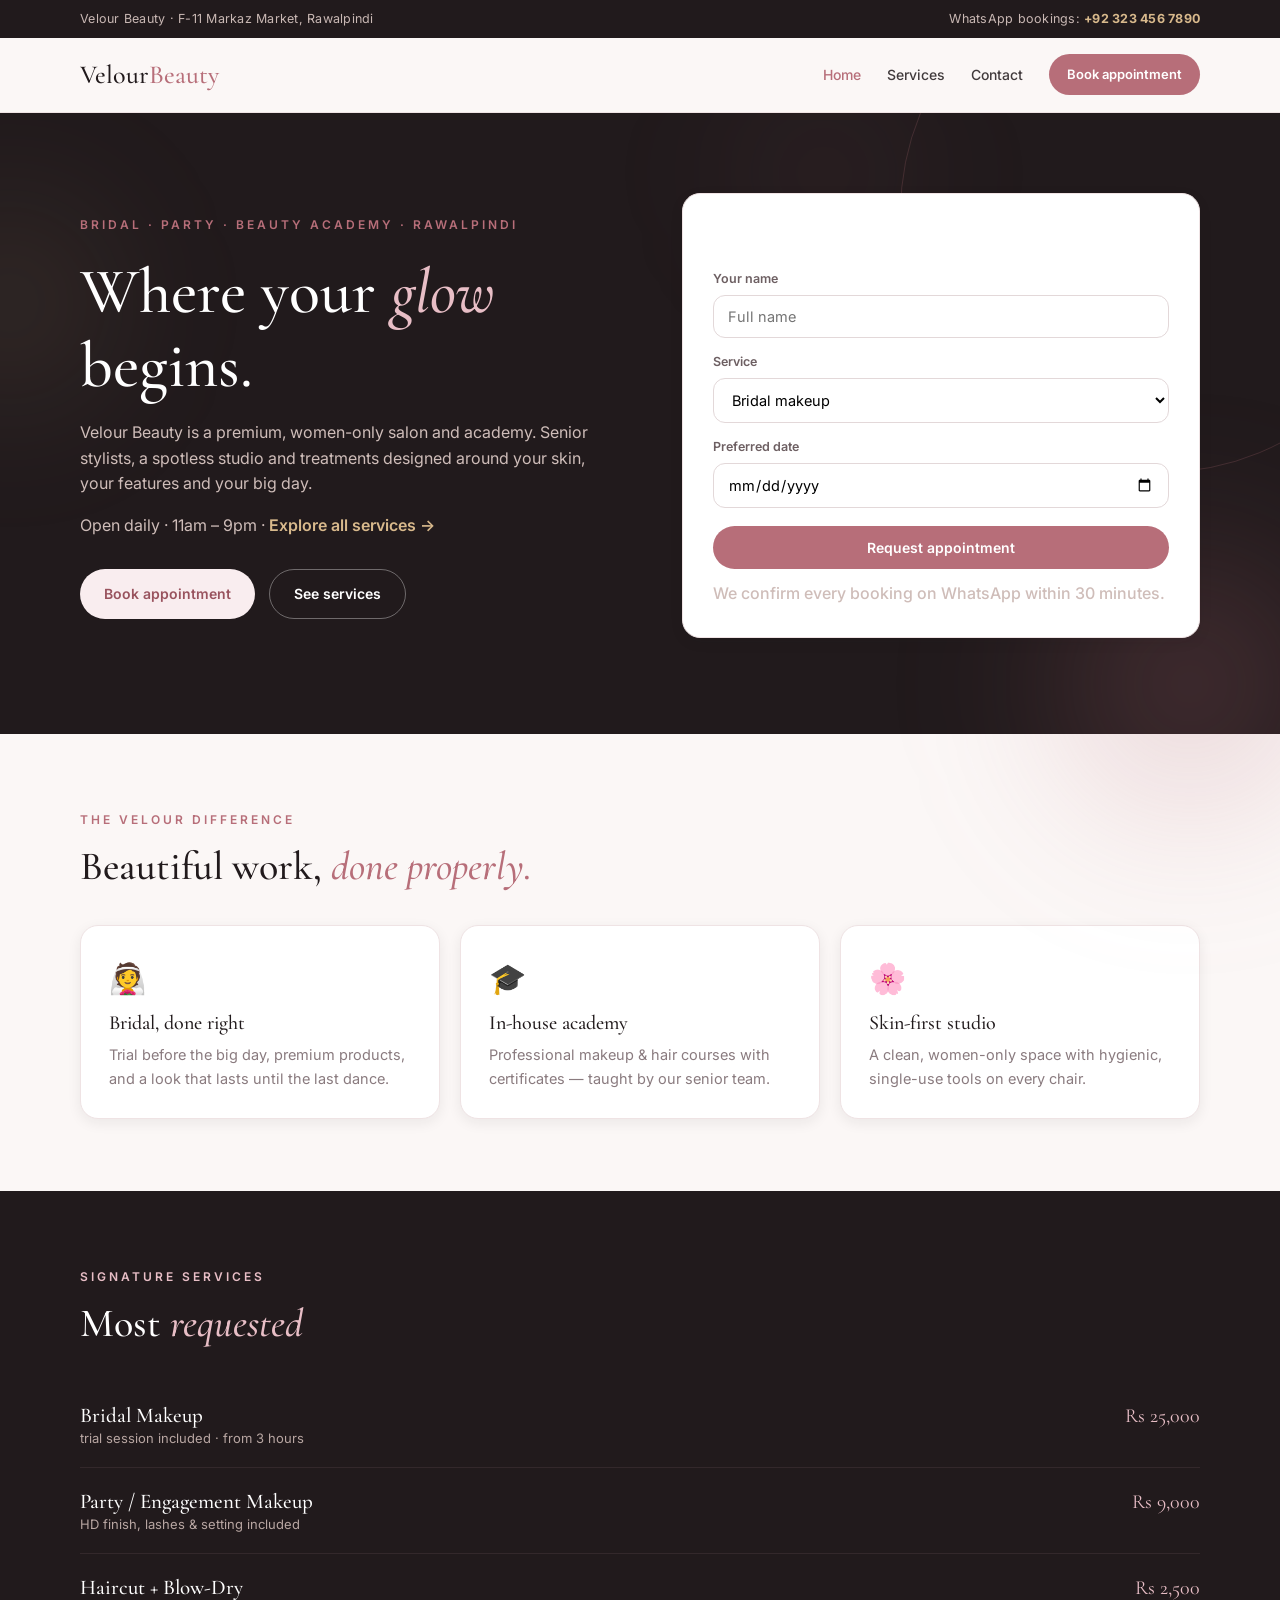
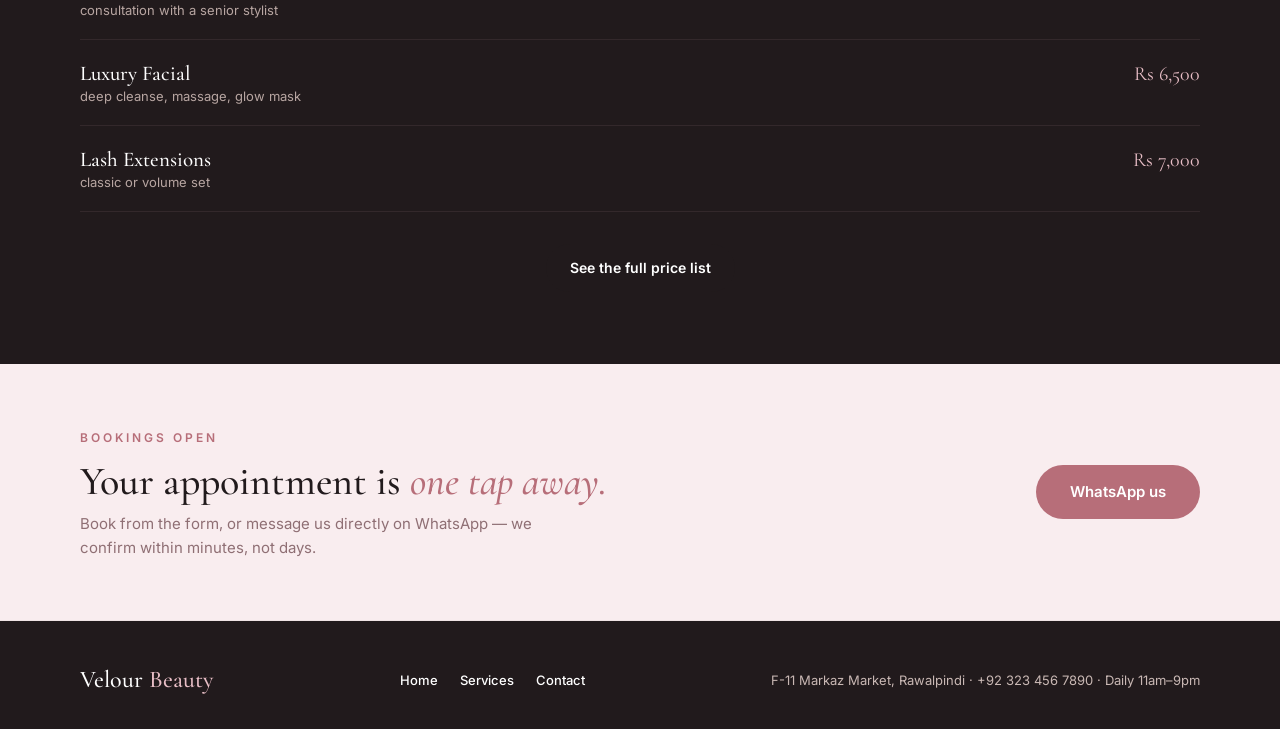
==== index.html @ fb783fcf "Velour Beauty — premium salon site" ====
<!DOCTYPE html>
<html lang="en">
<head>
<meta charset="UTF-8" />
<meta name="viewport" content="width=device-width, initial-scale=1.0" />
<title>Velour Beauty — Premium Salon in Rawalpindi</title>
<meta name="description" content="Velour Beauty — a premium salon &amp; academy in Rawalpindi. Bridal, party makeup, hair, facials and nail art by senior stylists. Book on WhatsApp." />
<link rel="preconnect" href="https://fonts.googleapis.com" />
<link rel="preconnect" href="https://fonts.gstatic.com" crossorigin />
<link href="https://fonts.googleapis.com/css2?family=Cormorant+Garamond:ital,wght@0,400;0,500;1,400&family=Inter:wght@400;500;600;700&display=swap" rel="stylesheet" />
<link rel="stylesheet" href="css/style.css" />
</head>
<body>
<div class="sp" id="sp" aria-hidden="true"></div>
<a class="skip" href="#main">Skip to content</a>

<div class="top-bar"><div class="container"><span>Velour Beauty · F-11 Markaz Market, Rawalpindi</span><span>WhatsApp bookings: <strong>+92 323 456 7890</strong></span></div></div>

<header id="site-header">
  <div class="container nav">
    <a class="brand" href="index.html">Velour<span>Beauty</span></a>
    <nav class="nav-links" id="nav-links" aria-label="Primary">
      <a href="index.html" aria-current="page">Home</a>
      <a href="services.html">Services</a>
      <a href="contact.html">Contact</a>
      <a class="btn btn-rose" href="contact.html#book">Book appointment</a>
    </nav>
    <a class="btn btn-rose" href="contact.html#book">Book appointment</a>
    <button class="nav-toggle" id="nav-toggle" aria-expanded="false" aria-controls="nav-links" aria-label="Toggle navigation menu">
      <svg width="20" height="20" viewBox="0 0 24 24" fill="none" stroke="currentColor" stroke-width="2" stroke-linecap="round" aria-hidden="true"><line x1="3" y1="6" x2="21" y2="6"/><line x1="3" y1="12" x2="21" y2="12"/><line x1="3" y1="18" x2="21" y2="18"/></svg>
    </button>
  </div>
</header>

<main id="main">
  <section class="hero">
    <div class="hero-fx" aria-hidden="true"><div class="ring"></div><div class="orb o1"></div><div class="orb o2"></div><div class="orb o3"></div></div>
    <div class="container hero-grid">
      <div>
        <span class="kicker rise" style="--d:.05s">Bridal · Party · Beauty academy · Rawalpindi</span>
        <h1 class="rise" style="--d:.15s">Where your <em>glow</em> begins.</h1>
        <p class="rise" style="--d:.25s">Velour Beauty is a premium, women-only salon and academy. Senior stylists, a spotless studio and treatments designed around your skin, your features and your big day.</p>
        <p class="hero-note rise" style="--d:.3s">Open daily · 11am – 9pm · <a href="services.html">Explore all services →</a></p>
        <div class="hero-actions rise" style="--d:.35s">
          <a class="btn btn-soft" href="contact.html#book">Book appointment</a>
          <a class="btn btn-ghost-light" href="services.html">See services</a>
        </div>
      </div>
      <div class="appt-card booking-form rise" id="book" style="--d:.3s">
        <h3>Book your visit</h3>
        <div class="field">
          <label for="bname">Your name</label>
          <input id="bname" name="bname" type="text" placeholder="Full name" required />
        </div>
        <div class="field">
          <label for="bservice">Service</label>
          <select id="bservice" name="bservice">
            <option>Bridal makeup</option>
            <option>Party makeup</option>
            <option>Hair styling / cut</option>
            <option>Facial &amp; skin treatment</option>
            <option>Nails &amp; lash extensions</option>
            <option>Academy courses</option>
          </select>
        </div>
        <div class="field">
          <label for="bdate">Preferred date</label>
          <input id="bdate" name="bdate" type="date" required />
          <input id="bphone" name="bphone" type="hidden" value="" />
        </div>
        <button class="btn btn-rose btn-block" type="submit">Request appointment</button>
        <p class="form-note">We confirm every booking on WhatsApp within 30 minutes.</p>
        <p class="form-note" id="form-note" hidden>Done — check your WhatsApp shortly for confirmation.</p>
      </div>
    </div>
  </section>

  <section class="band">
    <div class="container">
      <div class="sec-head">
        <span class="kicker">The Velour difference</span>
        <h2>Beautiful work, <em>done properly.</em></h2>
      </div>
      <div class="grid3">
        <div class="card"><div class="ico" aria-hidden="true">👰</div><h3>Bridal, done right</h3><p>Trial before the big day, premium products, and a look that lasts until the last dance.</p></div>
        <div class="card"><div class="ico" aria-hidden="true">🎓</div><h3>In-house academy</h3><p>Professional makeup &amp; hair courses with certificates — taught by our senior team.</p></div>
        <div class="card"><div class="ico" aria-hidden="true">🌸</div><h3>Skin-first studio</h3><p>A clean, women-only space with hygienic, single-use tools on every chair.</p></div>
      </div>
    </div>
  </section>

  <section class="menu-tease">
    <div class="container">
      <div class="sec-head">
        <span class="kicker">Signature services</span>
        <h2>Most <em>requested</em></h2>
      </div>
      <div class="dish"><div><h3>Bridal Makeup</h3><p class="dish-note">trial session included · from 3 hours</p></div><span class="price">Rs 25,000</span></div>
      <div class="dish"><div><h3>Party / Engagement Makeup</h3><p class="dish-note">HD finish, lashes &amp; setting included</p></div><span class="price">Rs 9,000</span></div>
      <div class="dish"><div><h3>Haircut + Blow-Dry</h3><p class="dish-note">consultation with a senior stylist</p></div><span class="price">Rs 2,500</span></div>
      <div class="dish"><div><h3>Luxury Facial</h3><p class="dish-note">deep cleanse, massage, glow mask</p></div><span class="price">Rs 6,500</span></div>
      <div class="dish"><div><h3>Lash Extensions</h3><p class="dish-note">classic or volume set</p></div><span class="price">Rs 7,000</span></div>
      <p class="menu-cta"><a class="btn btn-solid" href="services.html">See the full price list</a></p>
    </div>
  </section>

  <section class="reserve">
    <div class="container reserve-flex">
      <div>
        <span class="kicker">Bookings open</span>
        <h2>Your appointment is <em>one tap away.</em></h2>
        <p>Book from the form, or message us directly on WhatsApp — we confirm within minutes, not days.</p>
      </div>
      <a class="btn btn-rose btn-lg" href="https://wa.me/923234567890?text=Hi%20Velour%2C%20I%27d%20like%20to%20book">WhatsApp us</a>
    </div>
  </section>
</main>

<footer>
  <div class="container foot">
    <div class="f-brand">Velour <span>Beauty</span></div>
    <div class="f-links"><a href="index.html">Home</a><a href="services.html">Services</a><a href="contact.html">Contact</a></div>
    <p>F-11 Markaz Market, Rawalpindi · <a href="https://wa.me/923234567890">+92 323 456 7890</a> · Daily 11am–9pm</p>
  </div>
</footer>
<script src="js/main.js"></script>
</body>
</html>
---- css/style.css ----
:root{
  --rose:#B76E79;
  --rose-dark:#99535E;
  --rose-soft:#F9EDEF;
  --ink:#211A1C;
  --ink2:#2E2427;
  --muted:#8A7B7F;
  --bg:#FBF7F6;
  --card:#fff;
  --line:#EFE3E4;
  --champagne:#D8B98C;
  --shadow-sm:0 4px 14px rgba(33,26,28,.07);
  --shadow-lg:0 30px 70px rgba(60,20,30,.4);
  --radius:18px;
  --serif:"Cormorant Garamond",Georgia,serif;
  --sans:"Inter",system-ui,sans-serif;
}
*{margin:0;padding:0;box-sizing:border-box}
html{scroll-behavior:smooth}
body{font-family:var(--sans);color:var(--ink);background:var(--bg);line-height:1.6;-webkit-font-smoothing:antialiased}
a{color:inherit;text-decoration:none}
img{max-width:100%;display:block}
svg{vertical-align:middle}
.container{width:min(1120px,92vw);margin:0 auto}
.skip{position:absolute;left:-999px;top:0;background:var(--rose);color:#fff;padding:10px 16px;z-index:99}
.skip:focus{left:0}
.sp{position:fixed;inset:0;background:var(--bg);z-index:998}
.sp.go{opacity:0;pointer-events:none;transition:.4s}

::selection{background:var(--rose);color:#fff}
h1,h2,h3{font-family:var(--serif);font-weight:500;line-height:1.15}
h1{font-size:clamp(38px,5.5vw,64px)}
h2{font-size:clamp(26px,3.4vw,40px)}
h3{font-size:20px}
em{font-style:italic;color:var(--rose)}
.btn{display:inline-flex;align-items:center;gap:8px;border:none;cursor:pointer;font-family:var(--sans);font-weight:600;font-size:14px;padding:13px 24px;border-radius:999px;transition:.25s;white-space:nowrap}
.btn-rose{background:var(--rose);color:#fff}
.btn-rose:hover{background:var(--rose-dark);transform:translateY(-1px)}
.btn-soft{background:var(--rose-soft);color:var(--rose-dark)}
.btn-soft:hover{background:var(--rose);color:#fff}
.btn-ghost-light{background:transparent;color:#fff;border:1px solid rgba(255,255,255,.35)}
.btn-ghost-light:hover{border-color:#fff}
.btn-solid{background:var(--ink);color:#fff}
.btn-solid:hover{background:var(--ink2)}
.btn-lg{padding:15px 34px;font-size:15px}
.btn-block{width:100%;justify-content:center;margin-top:4px}

.top-bar{background:var(--ink);color:#c9b8b4;font-size:12.5px;letter-spacing:.02em}
.top-bar .container{display:flex;justify-content:space-between;padding:9px 0;flex-wrap:wrap;gap:4px}
.top-bar strong{color:var(--champagne)}

header{position:sticky;top:0;z-index:50;background:rgba(251,247,246,.92);backdrop-filter:blur(10px);border-bottom:1px solid var(--line)}
.nav{display:flex;align-items:center;justify-content:space-between;padding:16px 0;flex-wrap:wrap}
.brand{font-family:var(--serif);font-size:26px;font-weight:500}
.brand span{color:var(--rose)}
.nav-links{display:flex;align-items:center;gap:26px;font-size:14px;font-weight:500}
.nav-links a:not(.btn){color:var(--ink);opacity:.85}
.nav-links a:not(.btn):hover,.nav-links a[aria-current=page]{color:var(--rose);opacity:1}
.nav-links .btn{padding:10px 18px;font-size:13px}
.nav > .btn-rose{display:none}
.nav-toggle{display:none;background:none;border:none;cursor:pointer;color:var(--ink)}

main{overflow:hidden}
.hero{position:relative;background:var(--ink);color:#fff;padding:80px 0 96px}
.hero-fx{position:absolute;inset:0;pointer-events:none}
.hero-fx .ring{position:absolute;right:-140px;top:-160px;width:520px;height:520px;border:1px solid rgba(183,110,121,.22);border-radius:50%}
.hero-fx .orb{position:absolute;border-radius:50%;filter:blur(70px)}
.hero-fx .o1{width:420px;height:420px;right:-120px;bottom:-160px;background:radial-gradient(circle,rgba(183,110,121,.3),transparent 65%)}
.hero-fx .o2{width:300px;height:300px;left:-140px;top:40px;background:radial-gradient(circle,rgba(216,185,140,.16),transparent 65%)}
.hero-fx .o3{width:240px;height:240px;left:55%;top:-60px;background:radial-gradient(circle,rgba(183,110,121,.14),transparent 65%)}
.hero-grid{position:relative;display:grid;grid-template-columns:1fr .95fr;gap:56px;align-items:center}
.kicker{display:inline-block;font-size:12px;letter-spacing:.25em;text-transform:uppercase;font-weight:600;color:var(--rose)}
.hero h1{margin:18px 0 18px}
.hero h1 em{color:#e8bec6}
.hero p{color:#cfbdb9;font-size:16px;max-width:540px}
.hero-note{margin-top:16px;font-size:13.5px;color:#b8a6a2}
.hero-note a{color:var(--champagne);font-weight:600}
.hero-actions{display:flex;gap:14px;margin-top:30px;flex-wrap:wrap}
.rise{opacity:0;transform:translateY(26px)}
.rise.in{opacity:1;transform:none;transition:.7s cubic-bezier(.2,.7,.2,1);transition-delay:var(--d,0s)}

.band{padding:72px 0}
.sec-head{margin-bottom:36px;max-width:640px}
.sec-head h2{margin-top:12px}
.sec-head p{margin-top:12px;color:var(--muted)}
.grid3{display:grid;grid-template-columns:repeat(3,1fr);gap:20px}
.card{background:var(--card);border:1px solid var(--line);border-radius:var(--radius);padding:28px;box-shadow:var(--shadow-sm)}
.card .ico{font-size:30px;margin-bottom:10px}
.card h3{margin-bottom:8px}
.card p{color:var(--muted);font-size:14.5px}

.menu-tease{background:var(--ink);color:#fff;padding:72px 0}
.menu-tease .kicker{color:#e8bec6}
.menu-tease .sec-head p{color:#b8a6a2}
.menu-tease h2{color:#fff}
.menu-tease h2 em{color:#e8bec6}
.dish{display:flex;justify-content:space-between;align-items:baseline;gap:20px;padding:18px 0;border-bottom:1px solid var(--line)}
.menu-tease .dish{border-color:#33282b}
.menu-tease h3,.menu-section h3{font-size:21px}
.dish-note{font-size:13px;color:var(--muted)}
.menu-tease .dish-note{color:#b8a6a2}
.price{font-family:var(--serif);color:var(--rose);font-size:20px;white-space:nowrap}
.menu-tease .price{color:#e8bec6}
.menu-cta{margin-top:32px;text-align:center}

.reserve{background:var(--rose-soft);padding:60px 0}
.reserve-flex{display:flex;align-items:center;justify-content:space-between;gap:28px;flex-wrap:wrap}
.reserve h2{margin:8px 0 8px}
.reserve p{color:#8f6f74;max-width:480px;font-size:15px}

.page-hero{background:var(--ink);color:#fff;padding:64px 0 54px}
.page-hero h1{margin-top:12px}
.page-hero h1 em{color:#e8bec6}
.page-hero p{margin-top:10px;color:#b8a6a2}
.menu-section{padding:60px 0}
.menu-section .container{display:grid;grid-template-columns:1fr 1fr;gap:36px 48px}
.menu-col h2{font-size:25px;margin-bottom:14px;color:var(--rose-dark)}
.menu-section .menu-cta{grid-column:1/-1}

.contact{padding:64px 0}
.contact-grid{display:grid;grid-template-columns:1fr 1fr;gap:48px;align-items:start}
.contact-info h2{font-size:32px}
.contact-info h3{font-size:18px;margin:22px 0 4px}
.contact-info .dish-note a{color:var(--rose-dark);font-weight:600}
.appt-card{background:var(--card);border:1px solid var(--line);border-radius:var(--radius);box-shadow:var(--shadow-sm);padding:30px}
.appt-card h3{font-size:24px;margin-bottom:18px}
.field{margin-bottom:14px}
.field label{display:block;font-size:12.5px;font-weight:600;margin-bottom:6px;color:#6d5f62}
.field input,.field select{width:100%;padding:12px 14px;border:1px solid #e3d8d9;border-radius:12px;font-family:var(--sans);font-size:14.5px;background:#fff}
.field input:focus,.field select:focus{outline:2px solid var(--rose);outline-offset:1px;border-color:var(--rose)}
.form-note{margin-top:12px;font-size:13px;color:var(--rose-dark);font-weight:500}

footer{border-top:1px solid var(--line);background:var(--ink);color:#c9b8b4;padding:40px 0 30px}
.foot{display:flex;align-items:center;justify-content:space-between;gap:14px;flex-wrap:wrap;font-size:13px}
.f-brand{font-family:var(--serif);font-size:24px;color:#fff;font-weight:500}
.f-brand span{color:#e8bec6}
.f-links{display:flex;gap:22px;font-weight:500;color:#fff}
.f-links a:hover{color:#e8bec6}
.foot p a:hover{color:#e8bec6}

@media(max-width:900px){
  .grid3{grid-template-columns:1fr}
  .hero-grid,.contact-grid{grid-template-columns:1fr}
  .menu-section .container{grid-template-columns:1fr}
  .nav-toggle{display:block}
  .nav-links{display:none;position:absolute;top:100%;left:0;right:0;background:var(--bg);flex-direction:column;gap:6px;padding:14px 24px 22px;border-bottom:1px solid var(--line);box-shadow:var(--shadow-sm)}
  .nav-links.open{display:flex}
  .nav-links .btn{width:100%;justify-content:center;margin-top:6px}
  .nav > .btn-rose{display:none}
}
@media(max-width:520px){
  .hero{padding:56px 0 64px}
  .reserve-flex{flex-direction:column;align-items:flex-start}
  .top-bar .container{justify-content:center;text-align:center}
}
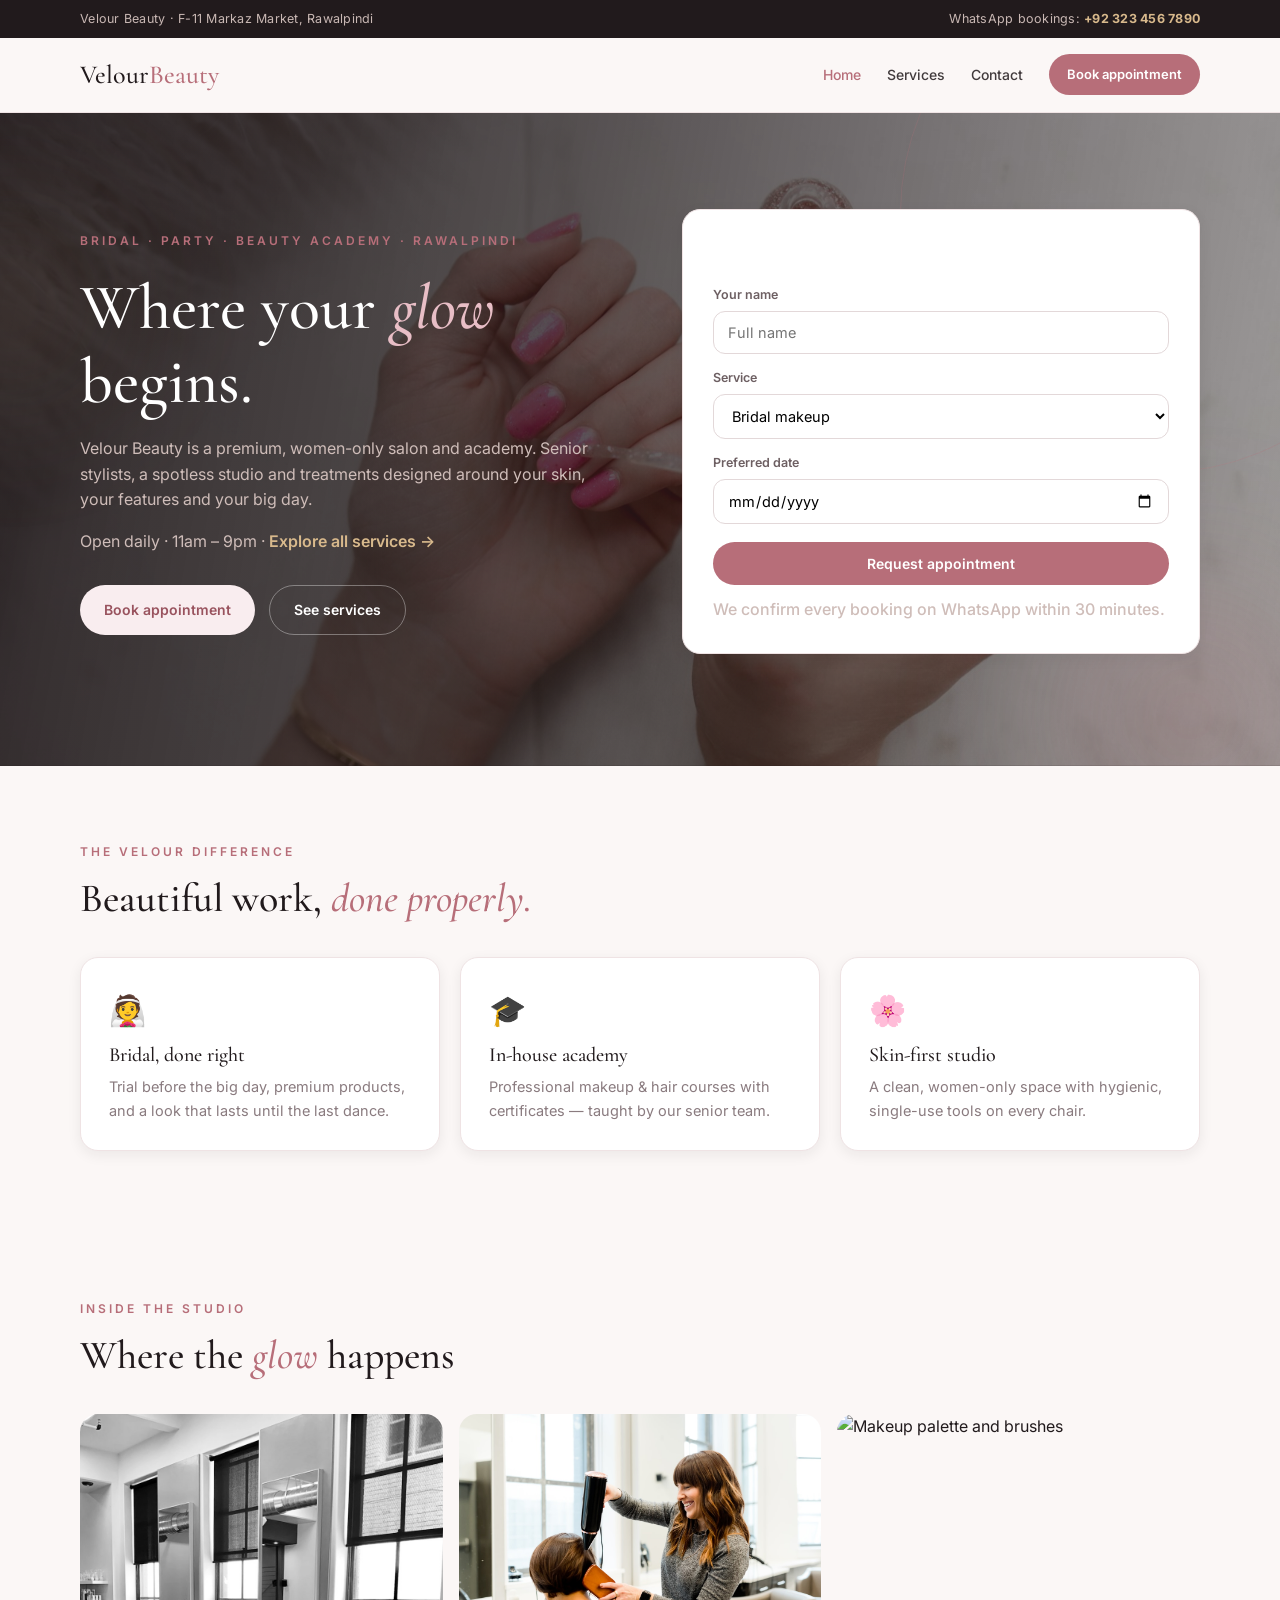
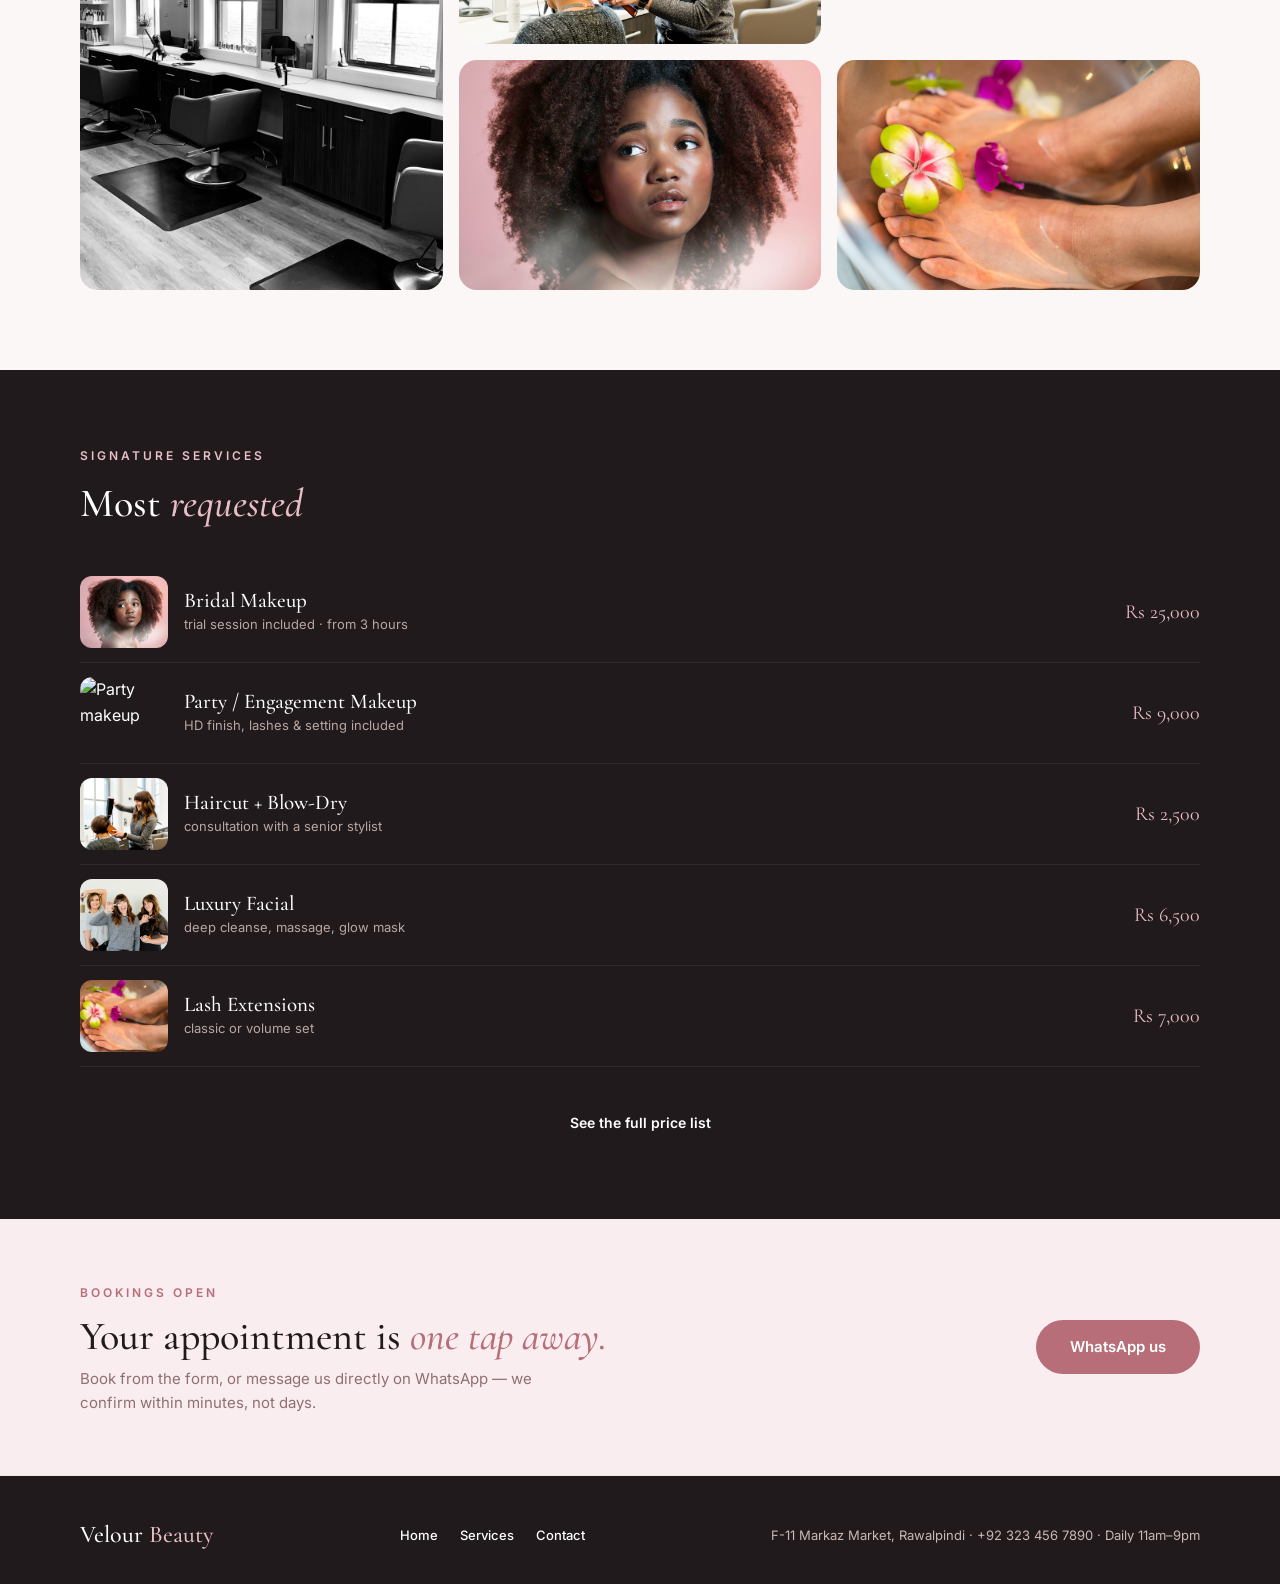
==== commit c589a4d8: "Add real studio/service photography: full-bleed hero, gallery, service thumbnails" ====
--- a/index.html
+++ b/index.html
@@ -3,7 +3,7 @@
 <head>
 <meta charset="UTF-8" />
 <meta name="viewport" content="width=device-width, initial-scale=1.0" />
-<title>Velour Beauty — Premium Salon in Rawalpindi</title>
+<title>Velour Beauty — Premium Salon &amp; Academy in Rawalpindi</title>
 <meta name="description" content="Velour Beauty — a premium salon &amp; academy in Rawalpindi. Bridal, party makeup, hair, facials and nail art by senior stylists. Book on WhatsApp." />
 <link rel="preconnect" href="https://fonts.googleapis.com" />
 <link rel="preconnect" href="https://fonts.gstatic.com" crossorigin />
@@ -34,7 +34,9 @@
 
 <main id="main">
   <section class="hero">
-    <div class="hero-fx" aria-hidden="true"><div class="ring"></div><div class="orb o1"></div><div class="orb o2"></div><div class="orb o3"></div></div>
+    <img class="hero-img" src="img/hero.jpg" alt="A guest in the Velour beauty chair" />
+    <div class="hero-shade" aria-hidden="true"></div>
+    <div class="hero-fx" aria-hidden="true"><div class="ring"></div><div class="orb o1"></div><div class="orb o2"></div></div>
     <div class="container hero-grid">
       <div>
         <span class="kicker rise" style="--d:.05s">Bridal · Party · Beauty academy · Rawalpindi</span>
@@ -66,7 +68,6 @@
         <div class="field">
           <label for="bdate">Preferred date</label>
           <input id="bdate" name="bdate" type="date" required />
-          <input id="bphone" name="bphone" type="hidden" value="" />
         </div>
         <button class="btn btn-rose btn-block" type="submit">Request appointment</button>
         <p class="form-note">We confirm every booking on WhatsApp within 30 minutes.</p>
@@ -89,17 +90,33 @@
     </div>
   </section>
 
+  <section class="gallery">
+    <div class="container">
+      <div class="sec-head">
+        <span class="kicker">Inside the studio</span>
+        <h2>Where the <em>glow</em> happens</h2>
+      </div>
+      <div class="gal">
+        <figure class="tall"><img src="img/studio.jpg" alt="Velour studio chairs and mirrors" loading="lazy" /></figure>
+        <figure><img src="img/hair.jpg" alt="Stylist finishing a blow-dry" loading="lazy" /></figure>
+        <figure><img src="img/makeup.jpg" alt="Makeup palette and brushes" loading="lazy" /></figure>
+        <figure><img src="img/bridal.jpg" alt="Bridal hairstyle and veil" loading="lazy" /></figure>
+        <figure><img src="img/nails.jpg" alt="Gel manicure being applied" loading="lazy" /></figure>
+      </div>
+    </div>
+  </section>
+
   <section class="menu-tease">
     <div class="container">
       <div class="sec-head">
         <span class="kicker">Signature services</span>
         <h2>Most <em>requested</em></h2>
       </div>
-      <div class="dish"><div><h3>Bridal Makeup</h3><p class="dish-note">trial session included · from 3 hours</p></div><span class="price">Rs 25,000</span></div>
-      <div class="dish"><div><h3>Party / Engagement Makeup</h3><p class="dish-note">HD finish, lashes &amp; setting included</p></div><span class="price">Rs 9,000</span></div>
-      <div class="dish"><div><h3>Haircut + Blow-Dry</h3><p class="dish-note">consultation with a senior stylist</p></div><span class="price">Rs 2,500</span></div>
-      <div class="dish"><div><h3>Luxury Facial</h3><p class="dish-note">deep cleanse, massage, glow mask</p></div><span class="price">Rs 6,500</span></div>
-      <div class="dish"><div><h3>Lash Extensions</h3><p class="dish-note">classic or volume set</p></div><span class="price">Rs 7,000</span></div>
+      <div class="dish"><img src="img/bridal.jpg" alt="Bridal makeup" loading="lazy" /><div><h3>Bridal Makeup</h3><p class="dish-note">trial session included · from 3 hours</p></div><span class="price">Rs 25,000</span></div>
+      <div class="dish"><img src="img/makeup.jpg" alt="Party makeup" loading="lazy" /><div><h3>Party / Engagement Makeup</h3><p class="dish-note">HD finish, lashes &amp; setting included</p></div><span class="price">Rs 9,000</span></div>
+      <div class="dish"><img src="img/hair.jpg" alt="Haircut and blow-dry" loading="lazy" /><div><h3>Haircut + Blow-Dry</h3><p class="dish-note">consultation with a senior stylist</p></div><span class="price">Rs 2,500</span></div>
+      <div class="dish"><img src="img/facial.jpg" alt="Luxury facial" loading="lazy" /><div><h3>Luxury Facial</h3><p class="dish-note">deep cleanse, massage, glow mask</p></div><span class="price">Rs 6,500</span></div>
+      <div class="dish"><img src="img/nails.jpg" alt="Lash and nail services" loading="lazy" /><div><h3>Lash Extensions</h3><p class="dish-note">classic or volume set</p></div><span class="price">Rs 7,000</span></div>
       <p class="menu-cta"><a class="btn btn-solid" href="services.html">See the full price list</a></p>
     </div>
   </section>
--- a/css/style.css
+++ b/css/style.css
@@ -61,8 +61,11 @@
 .nav-toggle{display:none;background:none;border:none;cursor:pointer;color:var(--ink)}
 
 main{overflow:hidden}
-.hero{position:relative;background:var(--ink);color:#fff;padding:80px 0 96px}
+.hero{position:relative;background:var(--ink);color:#fff;padding:96px 0 112px;overflow:hidden}
+.hero-img{position:absolute;inset:0;width:100%;height:100%;object-fit:cover;animation:herozoom 14s ease-out forwards}
+.hero-shade{position:absolute;inset:0;background:linear-gradient(100deg,rgba(33,26,28,.92) 0%,rgba(33,26,28,.76) 42%,rgba(33,26,28,.42) 100%)}
 .hero-fx{position:absolute;inset:0;pointer-events:none}
+@keyframes herozoom{from{transform:scale(1.08)}to{transform:scale(1)}}
 .hero-fx .ring{position:absolute;right:-140px;top:-160px;width:520px;height:520px;border:1px solid rgba(183,110,121,.22);border-radius:50%}
 .hero-fx .orb{position:absolute;border-radius:50%;filter:blur(70px)}
 .hero-fx .o1{width:420px;height:420px;right:-120px;bottom:-160px;background:radial-gradient(circle,rgba(183,110,121,.3),transparent 65%)}
@@ -79,6 +82,14 @@
 .rise{opacity:0;transform:translateY(26px)}
 .rise.in{opacity:1;transform:none;transition:.7s cubic-bezier(.2,.7,.2,1);transition-delay:var(--d,0s)}
 
+.gallery{padding:72px 0 80px}
+.gal{display:grid;grid-template-columns:1fr 1fr 1fr;grid-auto-rows:230px;gap:16px}
+.gal figure{margin:0;border-radius:var(--radius);overflow:hidden;position:relative}
+.gal img{width:100%;height:100%;object-fit:cover;transition:transform .6s ease}
+.gal figure:hover img{transform:scale(1.05)}
+.gal .tall{grid-row:span 2}
+.gal .wide{grid-column:span 2}
+
 .band{padding:72px 0}
 .sec-head{margin-bottom:36px;max-width:640px}
 .sec-head h2{margin-top:12px}
@@ -94,7 +105,10 @@
 .menu-tease .sec-head p{color:#b8a6a2}
 .menu-tease h2{color:#fff}
 .menu-tease h2 em{color:#e8bec6}
-.dish{display:flex;justify-content:space-between;align-items:baseline;gap:20px;padding:18px 0;border-bottom:1px solid var(--line)}
+.dish{display:flex;align-items:center;gap:16px;padding:14px 0;border-bottom:1px solid var(--line)}
+.dish img{width:88px;height:72px;object-fit:cover;border-radius:12px;flex:none}
+.dish > div{flex:1;min-width:0}
+.dish .price{margin-left:auto}
 .menu-tease .dish{border-color:#33282b}
 .menu-tease h3,.menu-section h3{font-size:21px}
 .dish-note{font-size:13px;color:var(--muted)}
@@ -142,6 +156,9 @@
   .grid3{grid-template-columns:1fr}
   .hero-grid,.contact-grid{grid-template-columns:1fr}
   .menu-section .container{grid-template-columns:1fr}
+  .gal{grid-template-columns:1fr 1fr;grid-auto-rows:200px}
+  .gal .tall{grid-row:auto}
+  .gal .wide{grid-column:span 2}
   .nav-toggle{display:block}
   .nav-links{display:none;position:absolute;top:100%;left:0;right:0;background:var(--bg);flex-direction:column;gap:6px;padding:14px 24px 22px;border-bottom:1px solid var(--line);box-shadow:var(--shadow-sm)}
   .nav-links.open{display:flex}
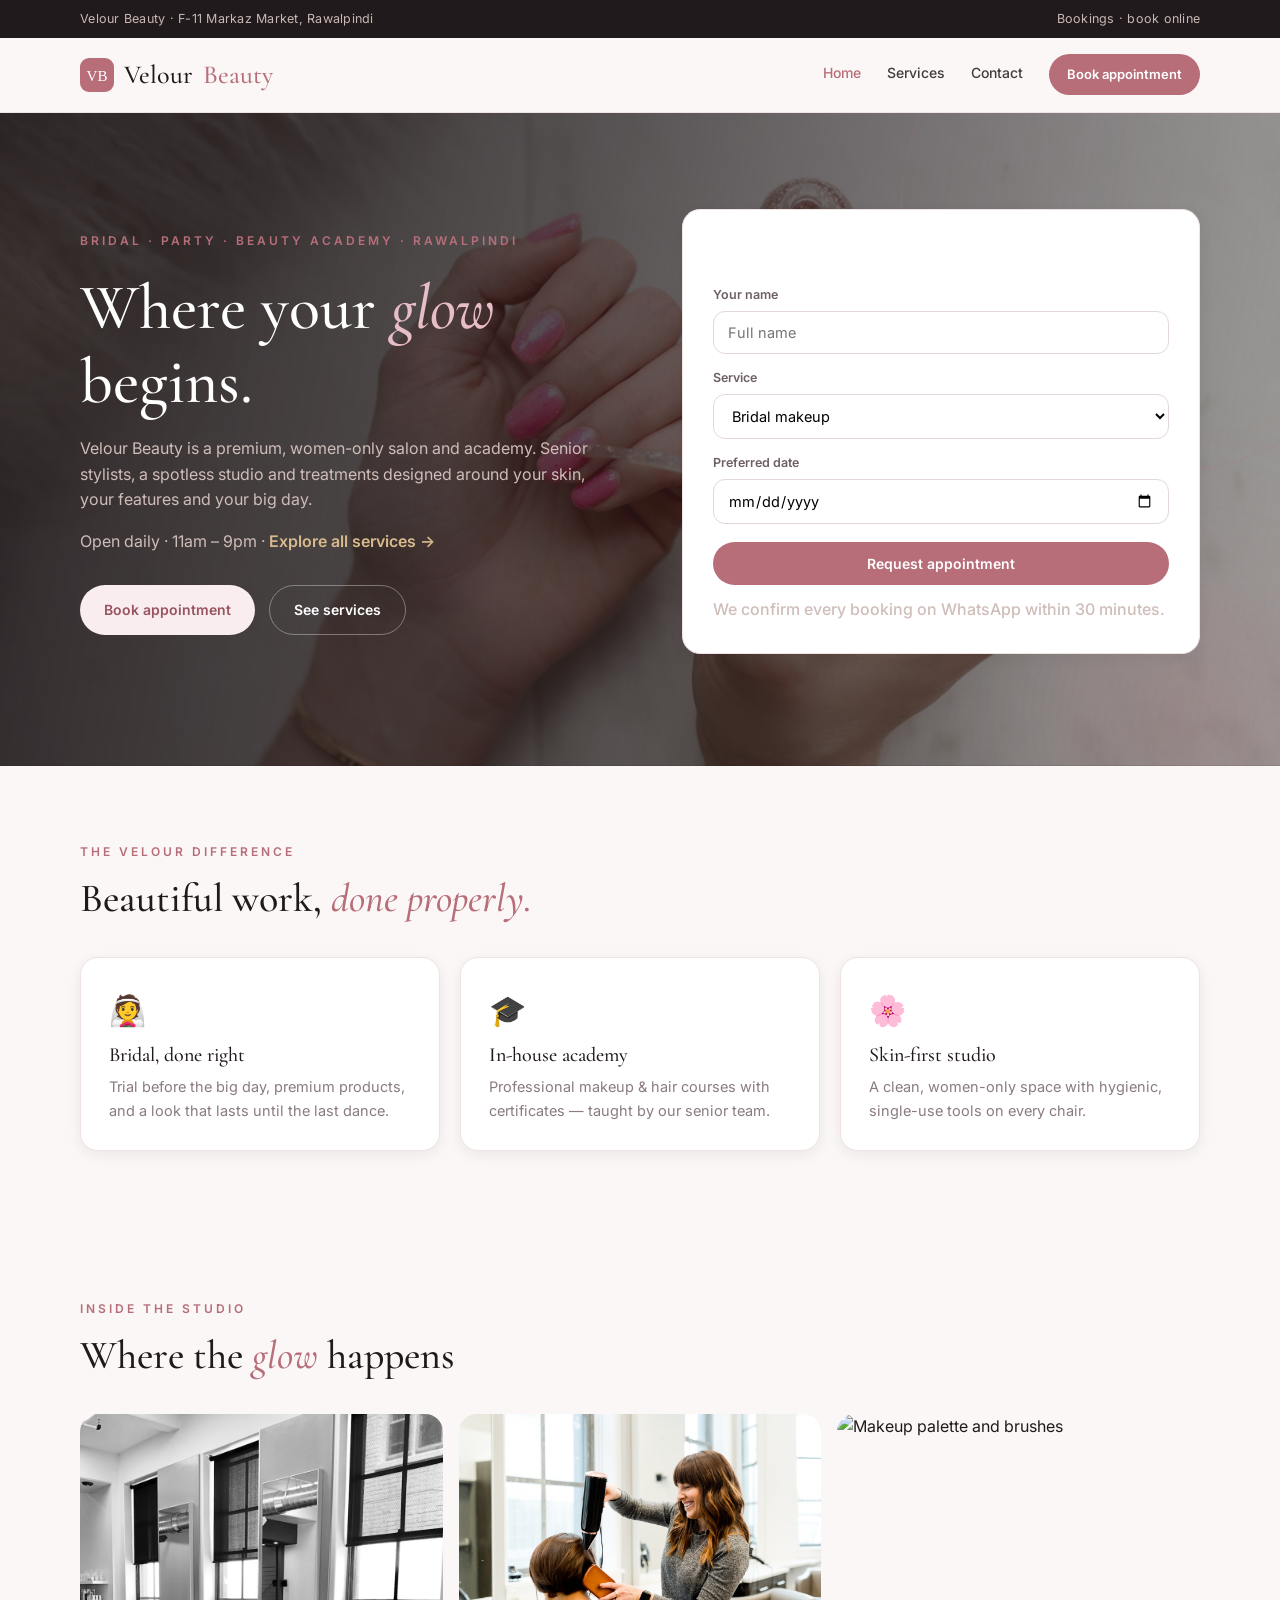
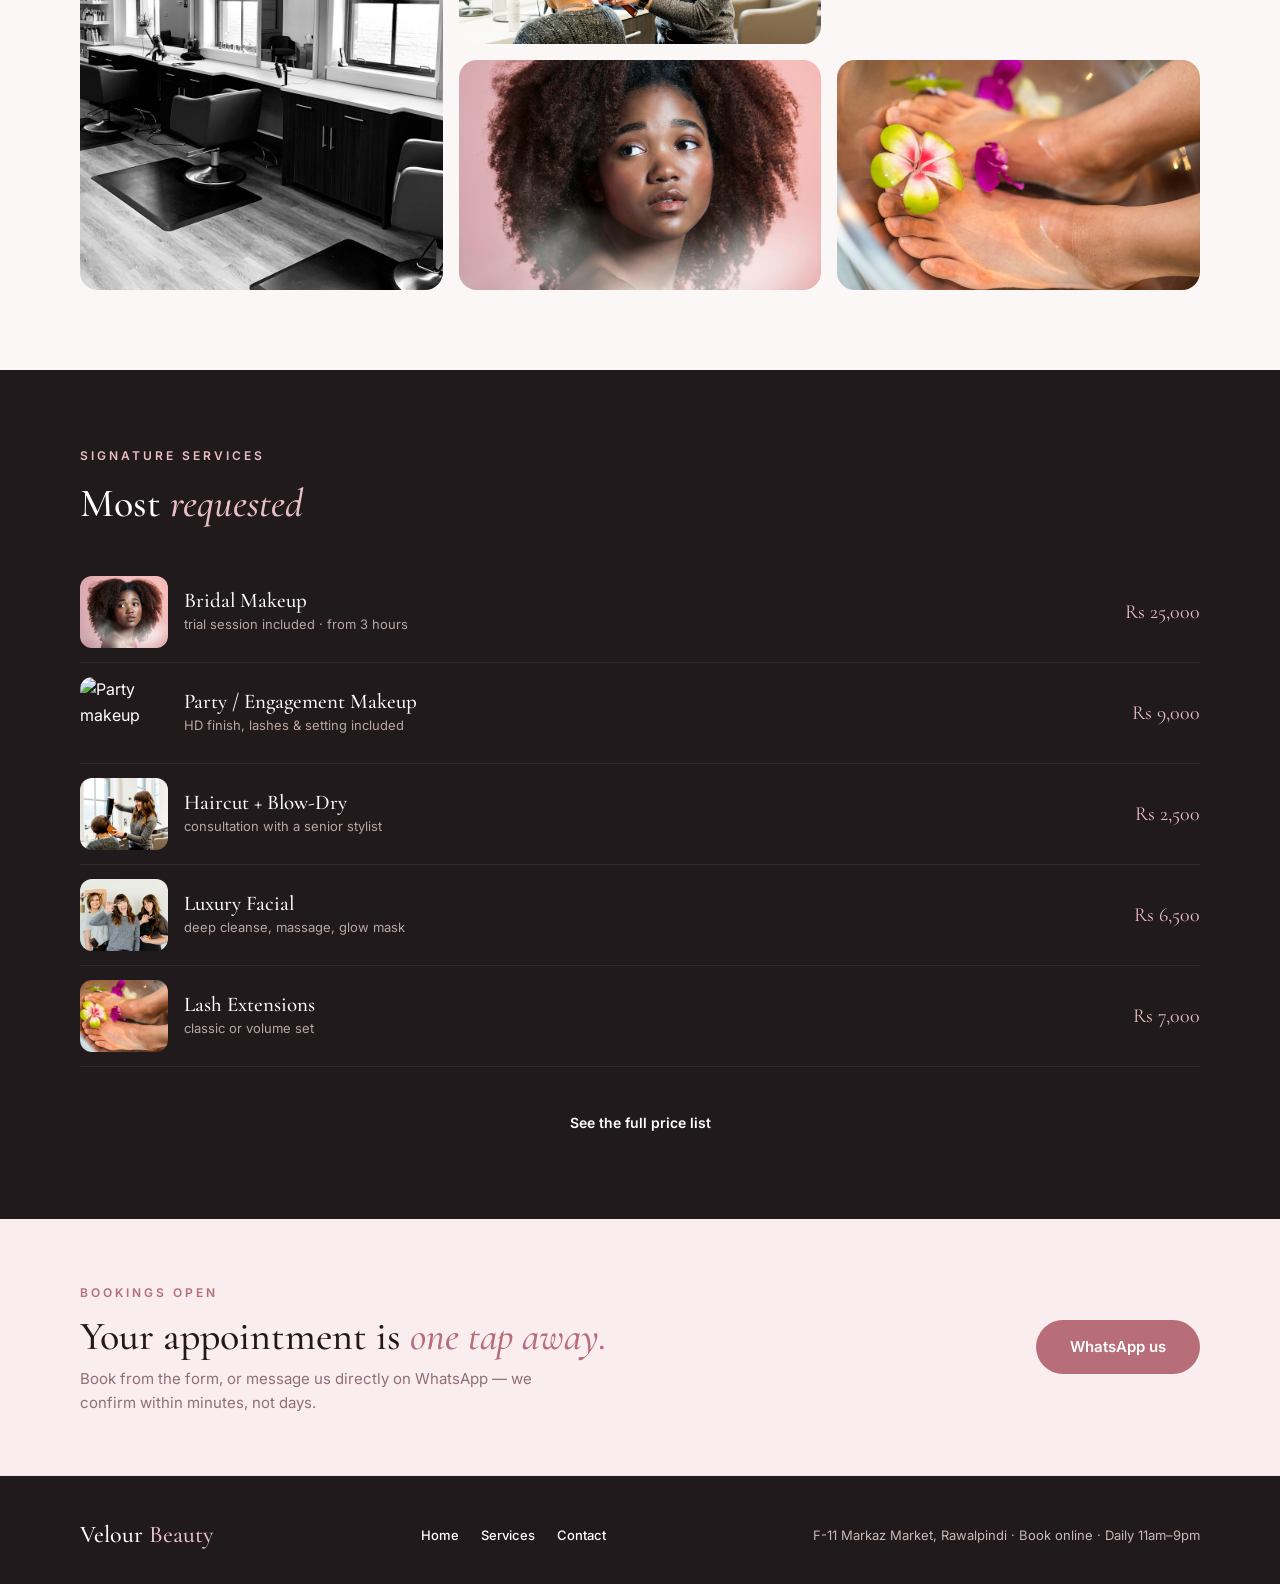
==== commit b8a99185: "Remove phone numbers; add brand logo + header animations" ====
--- a/index.html
+++ b/index.html
@@ -14,11 +14,11 @@
 <div class="sp" id="sp" aria-hidden="true"></div>
 <a class="skip" href="#main">Skip to content</a>
 
-<div class="top-bar"><div class="container"><span>Velour Beauty · F-11 Markaz Market, Rawalpindi</span><span>WhatsApp bookings: <strong>+92 323 456 7890</strong></span></div></div>
+<div class="top-bar"><div class="container"><span>Velour Beauty · F-11 Markaz Market, Rawalpindi</span><span>Bookings · <a href="contact.html#book">book online</a></span></div></div>
 
 <header id="site-header">
   <div class="container nav">
-    <a class="brand" href="index.html">Velour<span>Beauty</span></a>
+    <a class="brand" href="index.html"><svg class="logo" width="34" height="34" viewBox="0 0 34 34" aria-hidden="true"><rect width="34" height="34" rx="9" fill="#B76E79"/><text x="17" y="23" text-anchor="middle" font-family="Georgia,serif" font-size="15" fill="#fff">VB</text></svg>Velour<span>Beauty</span></a>
     <nav class="nav-links" id="nav-links" aria-label="Primary">
       <a href="index.html" aria-current="page">Home</a>
       <a href="services.html">Services</a>
@@ -137,7 +137,7 @@
   <div class="container foot">
     <div class="f-brand">Velour <span>Beauty</span></div>
     <div class="f-links"><a href="index.html">Home</a><a href="services.html">Services</a><a href="contact.html">Contact</a></div>
-    <p>F-11 Markaz Market, Rawalpindi · <a href="https://wa.me/923234567890">+92 323 456 7890</a> · Daily 11am–9pm</p>
+    <p>F-11 Markaz Market, Rawalpindi · <a href="contact.html#book">Book online</a> · Daily 11am–9pm</p>
   </div>
 </footer>
 <script src="js/main.js"></script>
--- a/css/style.css
+++ b/css/style.css
@@ -49,12 +49,17 @@
 .top-bar .container{display:flex;justify-content:space-between;padding:9px 0;flex-wrap:wrap;gap:4px}
 .top-bar strong{color:var(--champagne)}
 
-header{position:sticky;top:0;z-index:50;background:rgba(251,247,246,.92);backdrop-filter:blur(10px);border-bottom:1px solid var(--line)}
+header{position:sticky;top:0;z-index:50;background:rgba(251,247,246,.92);backdrop-filter:blur(10px);border-bottom:1px solid var(--line);animation:navIn .7s cubic-bezier(.2,.7,.2,1) both}
+@keyframes navIn{from{transform:translateY(-100%);opacity:0}to{transform:none;opacity:1}}
 .nav{display:flex;align-items:center;justify-content:space-between;padding:16px 0;flex-wrap:wrap}
-.brand{font-family:var(--serif);font-size:26px;font-weight:500}
+.brand{font-family:var(--serif);font-size:26px;font-weight:500;display:flex;align-items:center;gap:10px}
+.brand .logo{width:34px;height:34px;flex:none;animation:logoPop .6s .25s cubic-bezier(.34,1.56,.64,1) both}
+@keyframes logoPop{from{opacity:0;transform:scale(.4) rotate(-14deg)}to{opacity:1;transform:none}}
 .brand span{color:var(--rose)}
 .nav-links{display:flex;align-items:center;gap:26px;font-size:14px;font-weight:500}
-.nav-links a:not(.btn){color:var(--ink);opacity:.85}
+.nav-links a:not(.btn){color:var(--ink);opacity:.85;position:relative;padding-bottom:3px}
+.nav-links a:not(.btn)::after{content:"";position:absolute;left:0;bottom:0;width:0;height:1px;background:var(--rose);transition:width .3s ease}
+.nav-links a:not(.btn):hover::after{width:100%}
 .nav-links a:not(.btn):hover,.nav-links a[aria-current=page]{color:var(--rose);opacity:1}
 .nav-links .btn{padding:10px 18px;font-size:13px}
 .nav > .btn-rose{display:none}
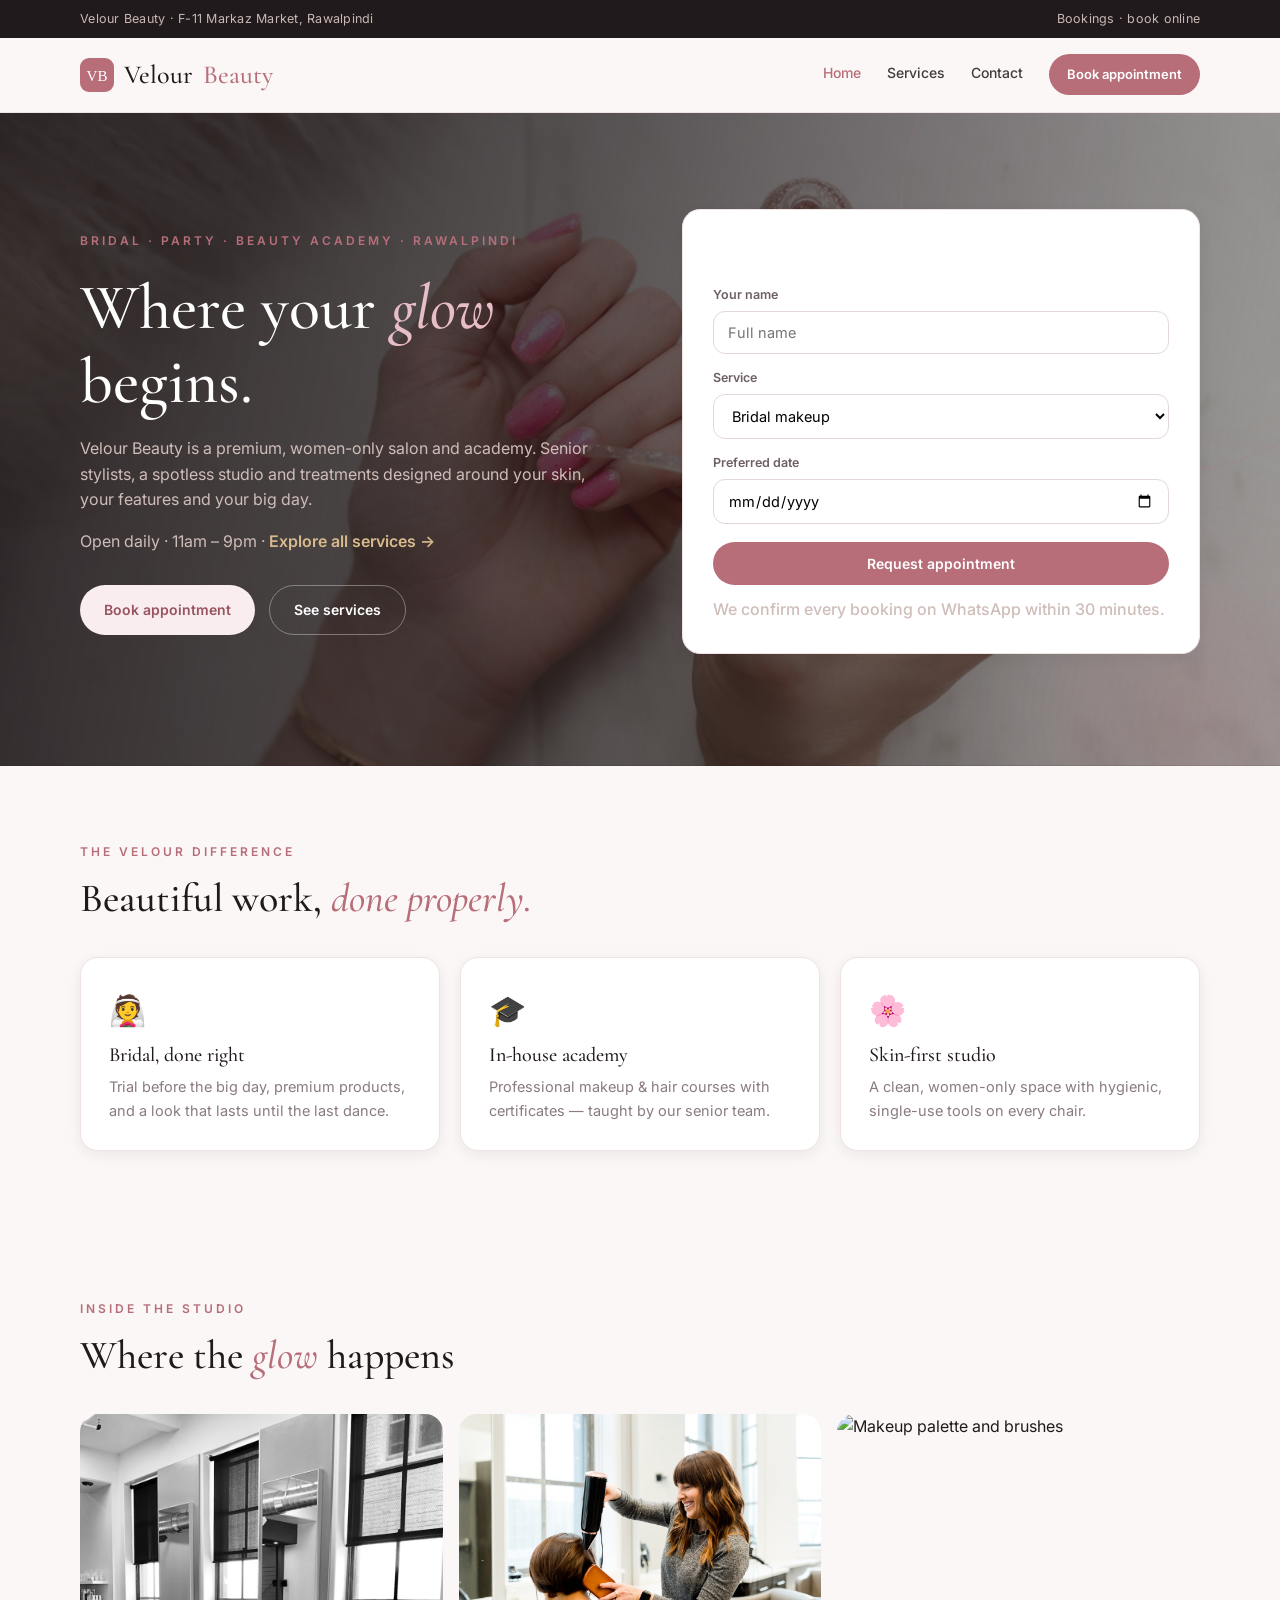
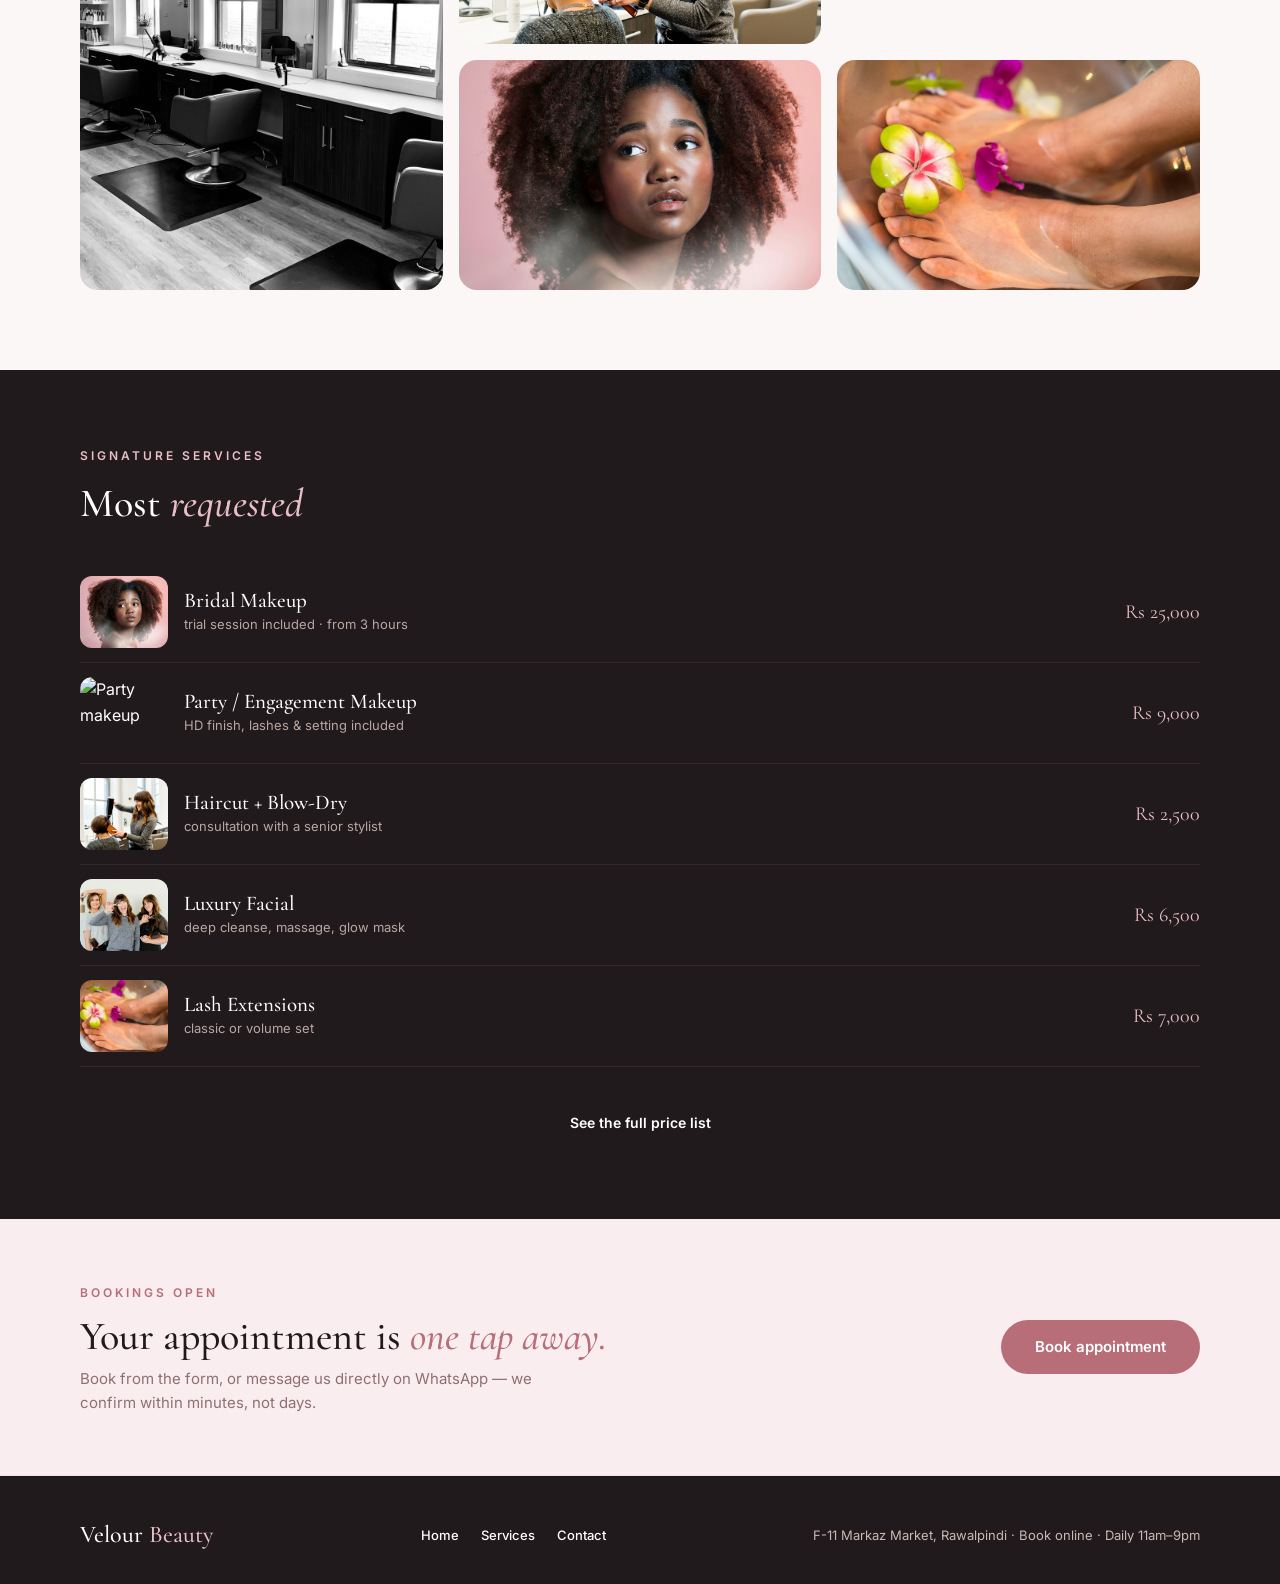
==== commit 18e1b7ac: "Drop remaining WhatsApp link" ====
--- a/index.html
+++ b/index.html
@@ -128,7 +128,7 @@
         <h2>Your appointment is <em>one tap away.</em></h2>
         <p>Book from the form, or message us directly on WhatsApp — we confirm within minutes, not days.</p>
       </div>
-      <a class="btn btn-rose btn-lg" href="https://wa.me/923234567890?text=Hi%20Velour%2C%20I%27d%20like%20to%20book">WhatsApp us</a>
+      <a class="btn btn-rose btn-lg" href="contact.html#book">Book appointment</a>
     </div>
   </section>
 </main>
